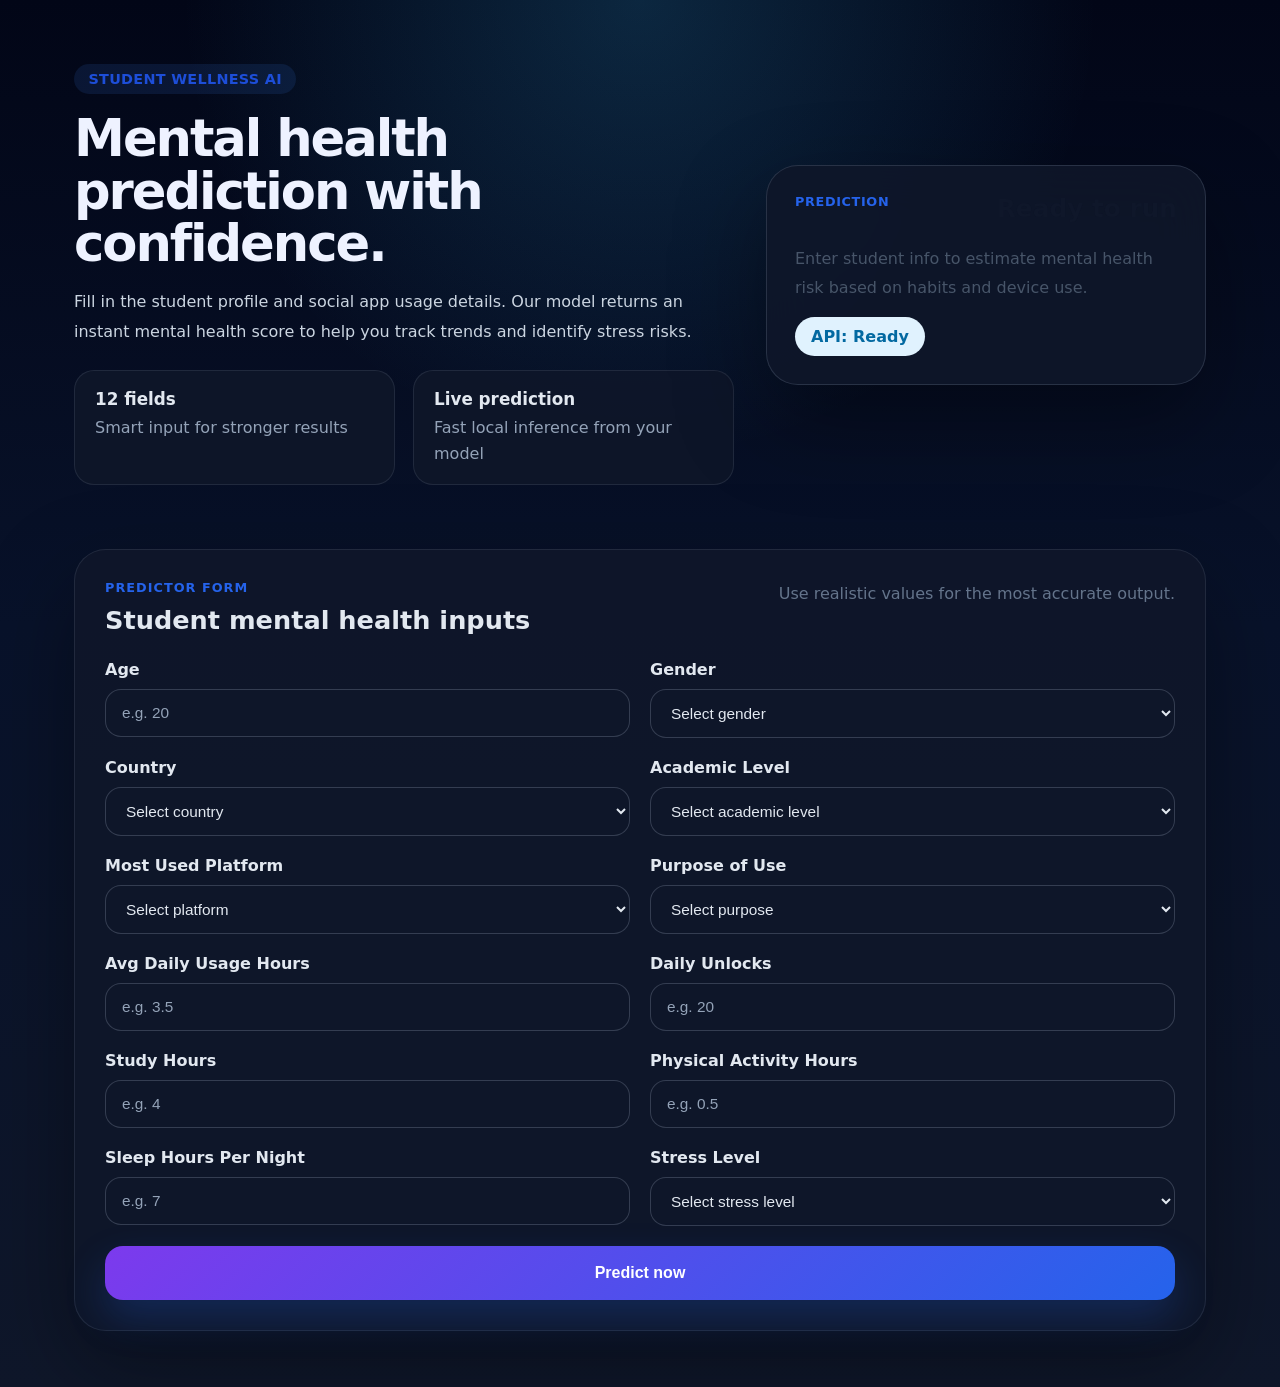
==== index.html @ 79d329dc "update" ====
<!DOCTYPE html>
<html lang="en">
<head>
    <meta charset="UTF-8" />
    <meta name="viewport" content="width=device-width, initial-scale=1.0" />
    <title>Student Mental Health Predictor</title>
    <link rel="stylesheet" href="styles.css" />
</head>
<body>
    <div class="page-shell">
        <div class="hero-panel">
            <div class="hero-copy">
                <span class="eyebrow">Student Wellness AI</span>
                <h1>Mental health prediction with confidence.</h1>
                <p>Fill in the student profile and social app usage details. Our model returns an instant mental health score to help you track trends and identify stress risks.</p>
                <div class="hero-stats">
                    <div>
                        <strong>12 fields</strong>
                        <span>Smart input for stronger results</span>
                    </div>
                    <div>
                        <strong>Live prediction</strong>
                        <span>Fast local inference from your model</span>
                    </div>
                </div>
            </div>
            <div class="hero-visual">
                <div class="glass-card">
                    <div class="glass-header">
                        <span>Prediction</span>
                        <strong>Ready to run</strong>
                    </div>
                    <div class="glass-body">
                        <p>Enter student info to estimate mental health risk based on habits and device use.</p>
                        <div class="status-pill">API: Ready</div>
                    </div>
                </div>
            </div>
        </div>

        <main class="content-card">
            <section class="form-panel">
                <div class="section-header">
                    <div>
                        <p class="section-label">Predictor form</p>
                        <h2>Student mental health inputs</h2>
                    </div>
                    <p class="section-note">Use realistic values for the most accurate output.</p>
                </div>

                <form id="predict-form" class="grid">
                    <label class="field-group">Age
                        <input type="number" id="age" min="10" max="100" placeholder="e.g. 20" required />
                    </label>
                    <label class="field-group">Gender
                        <select id="gender" required>
                            <option value="" disabled selected>Select gender</option>
                            <option value="Male">Male</option>
                            <option value="Female">Female</option>
                        </select>
                    </label>
                    <label class="field-group">Country
                        <select id="country" required>
                            <option value="" disabled selected>Select country</option>
                            <option value="Other">Other</option>
                            <option value="India">India</option>
                            <option value="USA">USA</option>
                            <option value="Canada">Canada</option>
                            <option value="Australia">Australia</option>
                            <option value="UK">UK</option>
                            <option value="Germany">Germany</option>
                            <option value="Mexico">Mexico</option>
                            <option value="Turkey">Turkey</option>
                            <option value="France">France</option>
                        </select>
                    </label>
                    <label class="field-group">Academic Level
                        <select id="academic_level" required>
                            <option value="" disabled selected>Select academic level</option>
                            <option value="Undergraduate">Undergraduate</option>
                            <option value="Graduate">Graduate</option>
                            <option value="High School">High School</option>
                        </select>
                    </label>
                    <label class="field-group">Most Used Platform
                        <select id="most_used_platform" required>
                            <option value="" disabled selected>Select platform</option>
                            <option value="Facebook">Facebook</option>
                            <option value="LinkedIn">LinkedIn</option>
                            <option value="Instagram">Instagram</option>
                            <option value="Snapchat">Snapchat</option>
                            <option value="Twitter">Twitter</option>
                            <option value="YouTube">YouTube</option>
                            <option value="TikTok">TikTok</option>
                            <option value="LINE">LINE</option>
                            <option value="KakaoTalk">KakaoTalk</option>
                            <option value="VKontakte">VKontakte</option>
                            <option value="WhatsApp">WhatsApp</option>
                            <option value="WeChat">WeChat</option>
                        </select>
                    </label>
                    <label class="field-group">Purpose of Use
                        <select id="purpose_of_use" required>
                            <option value="" disabled selected>Select purpose</option>
                            <option value="Networking">Networking</option>
                            <option value="Education">Education</option>
                            <option value="Entertainment">Entertainment</option>
                            <option value="News">News</option>
                        </select>
                    </label>
                    <label class="field-group">Avg Daily Usage Hours
                        <input type="number" id="avg_daily_usage_hours" min="0" max="24" step="0.1" placeholder="e.g. 3.5" required />
                    </label>
                    <label class="field-group">Daily Unlocks
                        <input type="number" id="daily_unlocks" min="0" step="1" placeholder="e.g. 20" required />
                    </label>
                    <label class="field-group">Study Hours
                        <input type="number" id="study_hours" min="0" max="24" step="0.1" placeholder="e.g. 4" required />
                    </label>
                    <label class="field-group">Physical Activity Hours
                        <input type="number" id="physical_activity_hours" min="0" max="2" step="0.1" placeholder="e.g. 0.5" required />
                    </label>
                    <label class="field-group">Sleep Hours Per Night
                        <input type="number" id="sleep_hours_per_night" min="0" max="24" step="0.1" placeholder="e.g. 7" required />
                    </label>
                    <label class="field-group">Stress Level
                        <select id="stress_level" required>
                            <option value="" disabled selected>Select stress level</option>
                            <option value="Low">Low</option>
                            <option value="Medium">Medium</option>
                            <option value="High">High</option>
                            <option value="Very High">Very High</option>
                        </select>
                    </label>
                    <button class="submit-button" type="submit">Predict now</button>
                </form>

                <section id="result" class="result hidden">
                    <div class="result-header">
                        <div>
                            <p class="section-label">Prediction</p>
                            <h3>Estimated score</h3>
                        </div>
                        <span class="badge success">Success</span>
                    </div>
                    <div class="prediction-chart" aria-label="Prediction donut chart">
                        <div class="chart-ring">
                            <div class="chart-fill" id="chart-fill"></div>
                            <div class="chart-center">
                                <span id="chart-percent">0%</span>
                                <small>Confidence</small>
                            </div>
                        </div>
                    </div>
                    <p id="prediction-value" class="prediction-value"></p>
                    <p id="prediction-message" class="prediction-message"></p>
                </section>

                <section id="error" class="error hidden"></section>
            </section>
        </main>
    </div>

    <script src="script.js"></script>
</body>
</html>
---- styles.css ----
:root {
    color-scheme: dark;
    font-family: Inter, system-ui, -apple-system, BlinkMacSystemFont, "Segoe UI", sans-serif;
    background: radial-gradient(circle at top, rgba(56, 189, 248, 0.18), transparent 30%),
        linear-gradient(180deg, #020617 0%, #08122a 45%, #0f172a 100%);
    color: #e2e8f0;
}

* {
    box-sizing: border-box;
}

html,
body {
    margin: 0;
    min-height: 100%;
}

body {
    overflow-x: hidden;
}

.page-shell {
    max-width: 1180px;
    margin: 0 auto;
    padding: 32px 24px 56px;
}

.hero-panel {
    display: grid;
    grid-template-columns: minmax(0, 1.2fr) minmax(320px, 0.8fr);
    gap: 32px;
    align-items: center;
    margin-bottom: 32px;
}

.hero-copy {
    padding: 32px 0;
    max-width: 100%;
}

.eyebrow {
    display: inline-flex;
    padding: 0.45rem 0.9rem;
    border-radius: 999px;
    background: rgba(59, 130, 246, 0.12);
    color: #1d4ed8;
    font-size: 0.9rem;
    font-weight: 700;
    letter-spacing: 0.02em;
    text-transform: uppercase;
}

.hero-copy h1 {
    margin: 18px 0 18px;
    font-size: clamp(2.8rem, 4vw, 4.2rem);
    line-height: 1.02;
    letter-spacing: -0.04em;
    color: #eef2ff;
}

.hero-copy p {
    margin: 0 0 24px;
    max-width: 640px;
    font-size: 1rem;
    line-height: 1.85;
    color: #cbd5e1;
}

.hero-stats {
    display: grid;
    grid-template-columns: repeat(2, minmax(0, 1fr));
    gap: 18px;
}

.hero-stats div {
    padding: 18px 20px;
    border-radius: 20px;
    background: rgba(15, 23, 42, 0.9);
    border: 1px solid rgba(148, 163, 184, 0.14);
}

.hero-stats strong {
    display: block;
    margin-bottom: 6px;
    font-size: 1.05rem;
    color: #e2e8f0;
}

.hero-stats span {
    color: #94a3b8;
    line-height: 1.6;
}

.hero-visual {
    position: relative;
}

.glass-card {
    position: relative;
    overflow: hidden;
    padding: 28px;
    border-radius: 32px;
    background: rgba(15, 23, 42, 0.9);
    border: 1px solid rgba(148, 163, 184, 0.2);
    box-shadow: 0 35px 90px rgba(0, 0, 0, 0.35);
    backdrop-filter: blur(24px);
}

.glass-header {
    display: flex;
    justify-content: space-between;
    align-items: flex-start;
    gap: 20px;
    margin-bottom: 22px;
}

.glass-header span {
    color: #2563eb;
    font-weight: 700;
    letter-spacing: 0.05em;
    text-transform: uppercase;
    font-size: 0.8rem;
}

.glass-header strong {
    display: block;
    font-size: 1.55rem;
    color: #0f172a;
}

.glass-body p {
    margin: 0 0 14px;
    color: #475569;
    line-height: 1.8;
}

.status-pill {
    display: inline-flex;
    padding: 10px 16px;
    border-radius: 999px;
    background: #e0f2fe;
    color: #0369a1;
    font-weight: 700;
}

.content-card {
    background: rgba(15, 23, 42, 0.95);
    border-radius: 32px;
    padding: 30px;
    box-shadow: 0 35px 90px rgba(0, 0, 0, 0.35);
    border: 1px solid rgba(148, 163, 184, 0.14);
}

.form-panel {
    display: grid;
    gap: 24px;
}

.section-header {
    display: flex;
    justify-content: space-between;
    gap: 24px;
    align-items: flex-start;
}

.section-label {
    color: #2563eb;
    font-weight: 700;
    text-transform: uppercase;
    letter-spacing: 0.08em;
    font-size: 0.8rem;
    margin: 0 0 10px;
}

.section-header h2 {
    margin: 0;
    font-size: 1.6rem;
    line-height: 1.2;
}

.section-note {
    margin: 0;
    color: #64748b;
    max-width: 420px;
    line-height: 1.75;
}

#predict-form {
    display: grid;
    grid-template-columns: repeat(2, minmax(0, 1fr));
    gap: 20px;
}

.field-group {
    display: flex;
    flex-direction: column;
    gap: 10px;
    font-weight: 600;
    color: #e2e8f0;
}

.field-group input,
.field-group select {
    width: 100%;
    border: 1px solid rgba(148, 163, 184, 0.28);
    border-radius: 16px;
    padding: 14px 16px;
    font-size: 0.96rem;
    background: rgba(15, 23, 42, 0.8);
    color: #e2e8f0;
    transition: border-color 0.2s ease, box-shadow 0.2s ease;
}

.field-group input::placeholder,
.field-group select::placeholder {
    color: #94a3b8;
}

.field-group input:focus,
.field-group select:focus {
    outline: none;
    border-color: #7c3aed;
    box-shadow: 0 0 0 4px rgba(59, 130, 246, 0.16);
}

.submit-button {
    grid-column: span 2;
    padding: 18px 22px;
    border: none;
    border-radius: 18px;
    background: linear-gradient(135deg, #7c3aed 0%, #2563eb 100%);
    color: white;
    font-size: 1rem;
    font-weight: 700;
    cursor: pointer;
    transition: transform 0.18s ease, box-shadow 0.18s ease;
    box-shadow: 0 18px 40px rgba(37, 99, 235, 0.24);
}

.submit-button:hover {
    transform: translateY(-1px);
    box-shadow: 0 24px 45px rgba(37, 99, 235, 0.24);
}

.result,
.error {
    padding: 22px 24px;
    border-radius: 22px;
    border: 1px solid transparent;
}

.result {
    background: rgba(15, 23, 42, 0.9);
    border-color: rgba(59, 130, 246, 0.24);
}

.error {
    background: rgba(112, 28, 36, 0.9);
    border-color: rgba(248, 113, 113, 0.34);
    color: #fee2e2;
}

.result-header {
    display: flex;
    justify-content: space-between;
    align-items: center;
    gap: 16px;
    margin-bottom: 18px;
}

.badge {
    display: inline-flex;
    align-items: center;
    gap: 8px;
    padding: 10px 14px;
    border-radius: 999px;
    font-weight: 700;
    font-size: 0.85rem;
}

.badge.success {
    background: #dbeafe;
    color: #1d4ed8;
}

.prediction-value {
    margin: 0;
    font-size: clamp(2rem, 3vw, 3.5rem);
    font-weight: 800;
    color: #eef2ff;
}

.prediction-message {
    margin: 12px 0 0;
    color: #cbd5e1;
    line-height: 1.7;
}

.prediction-chart {
    display: flex;
    justify-content: center;
    margin: 20px 0;
}

.chart-ring {
    position: relative;
    width: 200px;
    height: 200px;
    border-radius: 50%;
    background: radial-gradient(circle at center, rgba(15, 23, 42, 0.95) 52%, transparent 53%),
        conic-gradient(rgba(59, 130, 246, 0.1) 0deg, rgba(59, 130, 246, 0.1) 360deg);
    display: grid;
    place-items: center;
    overflow: hidden;
}

.chart-fill {
    position: absolute;
    inset: 0;
    border-radius: 50%;
    background: conic-gradient(#7c3aed 0deg, #7c3aed 0deg, rgba(59, 130, 246, 0.18) 0deg 360deg);
    transition: background 0.8s ease;
}

.chart-center {
    position: relative;
    width: 118px;
    height: 118px;
    display: grid;
    place-items: center;
    border-radius: 50%;
    background: rgba(15, 23, 42, 0.92);
    border: 1px solid rgba(148, 163, 184, 0.16);
    box-shadow: inset 0 0 0 1px rgba(255, 255, 255, 0.08);
    color: #e2e8f0;
    text-align: center;
}

#chart-percent {
    display: block;
    font-size: 2rem;
    font-weight: 800;
    margin-bottom: 4px;
}

.chart-center small {
    color: #94a3b8;
}

#predict-form .field-group:last-child {
    margin-bottom: 0;
}

.hidden {
    display: none;
}

@media (max-width: 980px) {
    .hero-panel {
        grid-template-columns: 1fr;
    }

    .hero-visual {
        order: -1;
    }
}

@media (max-width: 760px) {
    .page-shell {
        padding: 24px 16px 40px;
    }

    #predict-form {
        grid-template-columns: 1fr;
    }

    .section-header {
        flex-direction: column;
        align-items: flex-start;
    }

    .hero-stats {
        grid-template-columns: 1fr;
    }

    .glass-card,
    .content-card {
        border-radius: 26px;
    }
}

@media (max-width: 640px) {
    .hero-copy h1 {
        font-size: 2.4rem;
    }

    .hero-stats div,
    .glass-card,
    .content-card {
        padding: 20px;
    }

    .glass-header {
        flex-direction: column;
        align-items: flex-start;
        gap: 12px;
    }

    .hero-stats {
        gap: 14px;
    }
}

@media (max-width: 520px) {
    .page-shell {
        padding: 20px 14px 30px;
    }

    .hero-copy {
        padding: 24px 0;
    }

    .hero-copy h1 {
        font-size: 2rem;
    }

    .eyebrow {
        font-size: 0.78rem;
        padding: 0.35rem 0.75rem;
    }

    .field-group {
        font-size: 0.95rem;
    }

    .field-group input,
    .field-group select,
    .submit-button {
        font-size: 0.95rem;
    }

    .submit-button {
        padding: 16px 18px;
    }

    .prediction-chart {
        margin: 14px 0;
    }

    .chart-ring {
        width: 170px;
        height: 170px;
    }

    .chart-center {
        width: 100px;
        height: 100px;
    }

    #chart-percent {
        font-size: 1.7rem;
    }
}
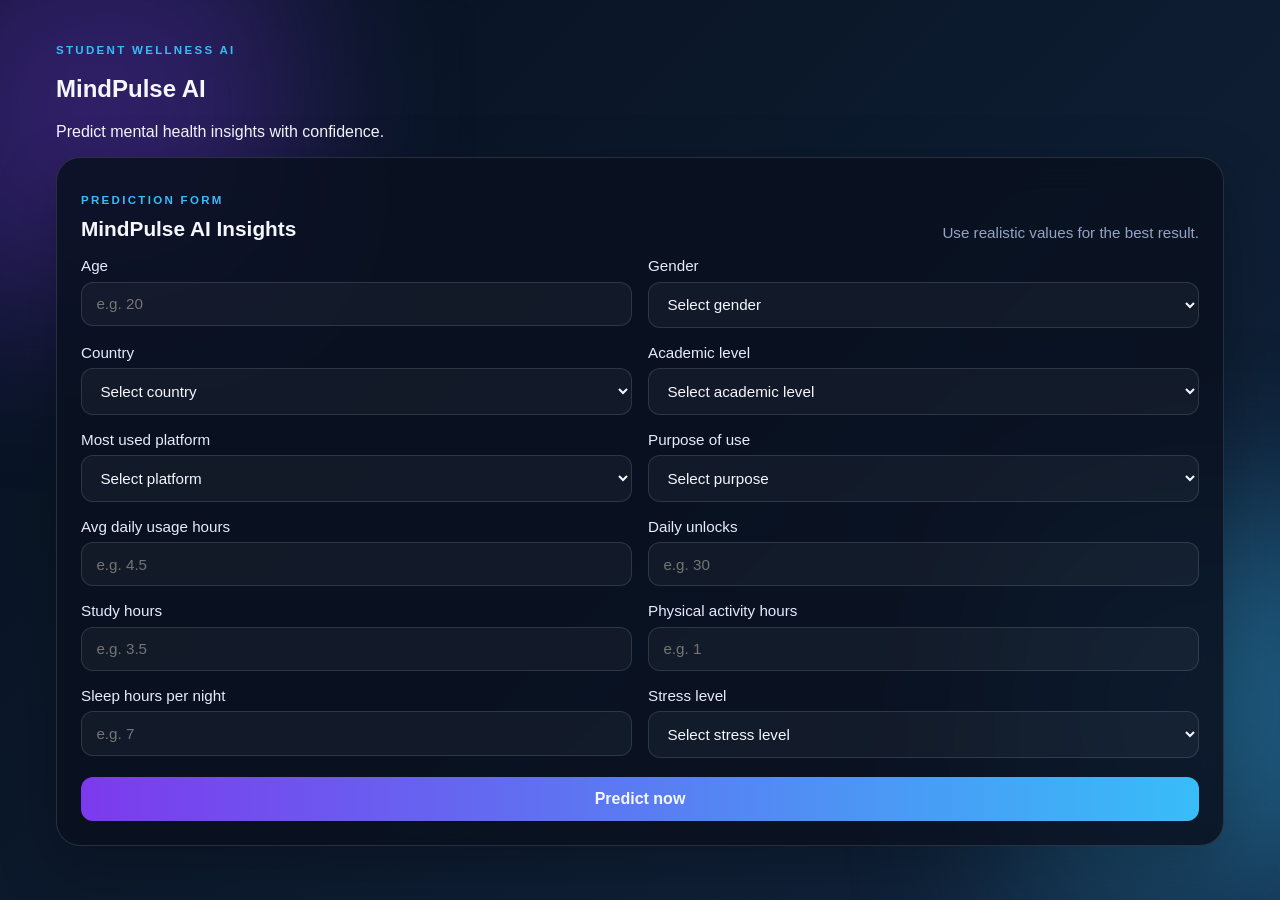
==== commit 3bd23b4a: "frontend added" ====
--- a/index.html
+++ b/index.html
@@ -1,166 +1,168 @@
 <!DOCTYPE html>
 <html lang="en">
-<head>
+  <head>
     <meta charset="UTF-8" />
     <meta name="viewport" content="width=device-width, initial-scale=1.0" />
-    <title>Student Mental Health Predictor</title>
-    <link rel="stylesheet" href="styles.css" />
-</head>
-<body>
-    <div class="page-shell">
-        <div class="hero-panel">
-            <div class="hero-copy">
-                <span class="eyebrow">Student Wellness AI</span>
-                <h1>Mental health prediction with confidence.</h1>
-                <p>Fill in the student profile and social app usage details. Our model returns an instant mental health score to help you track trends and identify stress risks.</p>
-                <div class="hero-stats">
-                    <div>
-                        <strong>12 fields</strong>
-                        <span>Smart input for stronger results</span>
-                    </div>
-                    <div>
-                        <strong>Live prediction</strong>
-                        <span>Fast local inference from your model</span>
-                    </div>
-                </div>
+    <title>MindPulse AI | Student Wellness Predictor</title>
+    <link rel="stylesheet" href="./styles.css" />
+  </head>
+  <body>
+    <div class="background-glow glow-one"></div>
+    <div class="background-glow glow-two"></div>
+
+    <main class="app-shell">
+      <section class="page-title-card">
+        <p class="section-label">Student wellness AI</p>
+        <h1>MindPulse AI</h1>
+        <p class="title-description">Predict mental health insights with confidence.</p>
+      </section>
+
+      <section class="content-card">
+        <form id="predict-form" class="predict-form">
+          <div class="form-heading">
+            <div>
+              <p class="section-label">Prediction form</p>
+              <h2>MindPulse AI Insights</h2>
             </div>
-            <div class="hero-visual">
-                <div class="glass-card">
-                    <div class="glass-header">
-                        <span>Prediction</span>
-                        <strong>Ready to run</strong>
-                    </div>
-                    <div class="glass-body">
-                        <p>Enter student info to estimate mental health risk based on habits and device use.</p>
-                        <div class="status-pill">API: Ready</div>
-                    </div>
-                </div>
+            <p class="section-note">Use realistic values for the best result.</p>
+          </div>
+
+          <div class="form-grid">
+            <label>
+              Age
+              <input id="age" type="number" min="10" max="100" placeholder="e.g. 20" required />
+            </label>
+
+            <label>
+              Gender
+              <select id="gender" required>
+                <option value="">Select gender</option>
+                <option value="Male">Male</option>
+                <option value="Female">Female</option>
+              </select>
+            </label>
+
+            <label>
+              Country
+              <select id="country" required>
+                <option value="">Select country</option>
+                <option value="India">India</option>
+                <option value="USA">USA</option>
+                <option value="Canada">Canada</option>
+                <option value="Australia">Australia</option>
+                <option value="UK">UK</option>
+                <option value="Germany">Germany</option>
+                <option value="Mexico">Mexico</option>
+                <option value="Turkey">Turkey</option>
+                <option value="France">France</option>
+                <option value="Other">Other</option>
+              </select>
+            </label>
+
+            <label>
+              Academic level
+              <select id="academic_level" required>
+                <option value="">Select academic level</option>
+                <option value="Undergraduate">Undergraduate</option>
+                <option value="Graduate">Graduate</option>
+                <option value="High School">High School</option>
+              </select>
+            </label>
+
+            <label>
+              Most used platform
+              <select id="most_used_platform" required>
+                <option value="">Select platform</option>
+                <option value="Instagram">Instagram</option>
+                <option value="Facebook">Facebook</option>
+                <option value="LinkedIn">LinkedIn</option>
+                <option value="Snapchat">Snapchat</option>
+                <option value="Twitter">Twitter</option>
+                <option value="YouTube">YouTube</option>
+                <option value="TikTok">TikTok</option>
+                <option value="WhatsApp">WhatsApp</option>
+                <option value="WeChat">WeChat</option>
+              </select>
+            </label>
+
+            <label>
+              Purpose of use
+              <select id="purpose_of_use" required>
+                <option value="">Select purpose</option>
+                <option value="Entertainment">Entertainment</option>
+                <option value="Education">Education</option>
+                <option value="Networking">Networking</option>
+                <option value="News">News</option>
+              </select>
+            </label>
+
+            <label>
+              Avg daily usage hours
+              <input id="avg_daily_usage_hours" type="number" step="0.1" min="0" max="24" placeholder="e.g. 4.5" required />
+            </label>
+
+            <label>
+              Daily unlocks
+              <input id="daily_unlocks" type="number" min="0" placeholder="e.g. 30" required />
+            </label>
+
+            <label>
+              Study hours
+              <input id="study_hours" type="number" step="0.1" min="0" max="24" placeholder="e.g. 3.5" required />
+            </label>
+
+            <label>
+              Physical activity hours
+              <input id="physical_activity_hours" type="number" step="0.1" min="0" max="2" placeholder="e.g. 1" required />
+            </label>
+
+            <label>
+              Sleep hours per night
+              <input id="sleep_hours_per_night" type="number" step="0.1" min="0" max="24" placeholder="e.g. 7" required />
+            </label>
+
+            <label>
+              Stress level
+              <select id="stress_level" required>
+                <option value="">Select stress level</option>
+                <option value="High">High</option>
+                <option value="Medium">Medium</option>
+                <option value="Low">Low</option>
+                <option value="Very High">Very High</option>
+              </select>
+            </label>
+          </div>
+
+          <button type="submit" class="submit-btn">Predict now</button>
+        </form>
+
+        <section id="result-card" class="result-card hidden">
+          <div class="result-visual">
+            <div class="donut-chart" aria-label="Prediction score chart">
+              <svg viewBox="0 0 140 140">
+                <circle class="donut-track" cx="70" cy="70" r="52"></circle>
+                <circle id="donut-progress" class="donut-progress" cx="70" cy="70" r="52"></circle>
+              </svg>
+              <div class="donut-center">
+                <strong id="donut-score">0.00</strong>
+                <span>/10</span>
+              </div>
             </div>
-        </div>
 
-        <main class="content-card">
-            <section class="form-panel">
-                <div class="section-header">
-                    <div>
-                        <p class="section-label">Predictor form</p>
-                        <h2>Student mental health inputs</h2>
-                    </div>
-                    <p class="section-note">Use realistic values for the most accurate output.</p>
-                </div>
+            <div class="result-meta">
+              <p class="section-label">Prediction result</p>
+              <h3 id="score-value">--</h3>
+              <p id="score-message">Your result will appear here.</p>
+            </div>
+          </div>
 
-                <form id="predict-form" class="grid">
-                    <label class="field-group">Age
-                        <input type="number" id="age" min="10" max="100" placeholder="e.g. 20" required />
-                    </label>
-                    <label class="field-group">Gender
-                        <select id="gender" required>
-                            <option value="" disabled selected>Select gender</option>
-                            <option value="Male">Male</option>
-                            <option value="Female">Female</option>
-                        </select>
-                    </label>
-                    <label class="field-group">Country
-                        <select id="country" required>
-                            <option value="" disabled selected>Select country</option>
-                            <option value="Other">Other</option>
-                            <option value="India">India</option>
-                            <option value="USA">USA</option>
-                            <option value="Canada">Canada</option>
-                            <option value="Australia">Australia</option>
-                            <option value="UK">UK</option>
-                            <option value="Germany">Germany</option>
-                            <option value="Mexico">Mexico</option>
-                            <option value="Turkey">Turkey</option>
-                            <option value="France">France</option>
-                        </select>
-                    </label>
-                    <label class="field-group">Academic Level
-                        <select id="academic_level" required>
-                            <option value="" disabled selected>Select academic level</option>
-                            <option value="Undergraduate">Undergraduate</option>
-                            <option value="Graduate">Graduate</option>
-                            <option value="High School">High School</option>
-                        </select>
-                    </label>
-                    <label class="field-group">Most Used Platform
-                        <select id="most_used_platform" required>
-                            <option value="" disabled selected>Select platform</option>
-                            <option value="Facebook">Facebook</option>
-                            <option value="LinkedIn">LinkedIn</option>
-                            <option value="Instagram">Instagram</option>
-                            <option value="Snapchat">Snapchat</option>
-                            <option value="Twitter">Twitter</option>
-                            <option value="YouTube">YouTube</option>
-                            <option value="TikTok">TikTok</option>
-                            <option value="LINE">LINE</option>
-                            <option value="KakaoTalk">KakaoTalk</option>
-                            <option value="VKontakte">VKontakte</option>
-                            <option value="WhatsApp">WhatsApp</option>
-                            <option value="WeChat">WeChat</option>
-                        </select>
-                    </label>
-                    <label class="field-group">Purpose of Use
-                        <select id="purpose_of_use" required>
-                            <option value="" disabled selected>Select purpose</option>
-                            <option value="Networking">Networking</option>
-                            <option value="Education">Education</option>
-                            <option value="Entertainment">Entertainment</option>
-                            <option value="News">News</option>
-                        </select>
-                    </label>
-                    <label class="field-group">Avg Daily Usage Hours
-                        <input type="number" id="avg_daily_usage_hours" min="0" max="24" step="0.1" placeholder="e.g. 3.5" required />
-                    </label>
-                    <label class="field-group">Daily Unlocks
-                        <input type="number" id="daily_unlocks" min="0" step="1" placeholder="e.g. 20" required />
-                    </label>
-                    <label class="field-group">Study Hours
-                        <input type="number" id="study_hours" min="0" max="24" step="0.1" placeholder="e.g. 4" required />
-                    </label>
-                    <label class="field-group">Physical Activity Hours
-                        <input type="number" id="physical_activity_hours" min="0" max="2" step="0.1" placeholder="e.g. 0.5" required />
-                    </label>
-                    <label class="field-group">Sleep Hours Per Night
-                        <input type="number" id="sleep_hours_per_night" min="0" max="24" step="0.1" placeholder="e.g. 7" required />
-                    </label>
-                    <label class="field-group">Stress Level
-                        <select id="stress_level" required>
-                            <option value="" disabled selected>Select stress level</option>
-                            <option value="Low">Low</option>
-                            <option value="Medium">Medium</option>
-                            <option value="High">High</option>
-                            <option value="Very High">Very High</option>
-                        </select>
-                    </label>
-                    <button class="submit-button" type="submit">Predict now</button>
-                </form>
+          <p id="api-status" class="api-status">Ready</p>
+        </section>
 
-                <section id="result" class="result hidden">
-                    <div class="result-header">
-                        <div>
-                            <p class="section-label">Prediction</p>
-                            <h3>Estimated score</h3>
-                        </div>
-                        <span class="badge success">Success</span>
-                    </div>
-                    <div class="prediction-chart" aria-label="Prediction donut chart">
-                        <div class="chart-ring">
-                            <div class="chart-fill" id="chart-fill"></div>
-                            <div class="chart-center">
-                                <span id="chart-percent">0%</span>
-                                <small>Confidence</small>
-                            </div>
-                        </div>
-                    </div>
-                    <p id="prediction-value" class="prediction-value"></p>
-                    <p id="prediction-message" class="prediction-message"></p>
-                </section>
+        <section id="error-card" class="error-card hidden"></section>
+      </section>
+    </main>
 
-                <section id="error" class="error hidden"></section>
-            </section>
-        </main>
-    </div>
-
-    <script src="script.js"></script>
-</body>
+    <script src="./script.js"></script>
+  </body>
 </html>
--- a/styles.css
+++ b/styles.css
@@ -1,464 +1,280 @@
 :root {
-    color-scheme: dark;
-    font-family: Inter, system-ui, -apple-system, BlinkMacSystemFont, "Segoe UI", sans-serif;
-    background: radial-gradient(circle at top, rgba(56, 189, 248, 0.18), transparent 30%),
-        linear-gradient(180deg, #020617 0%, #08122a 45%, #0f172a 100%);
-    color: #e2e8f0;
+  color-scheme: dark;
+  --bg: #07111f;
+  --panel: rgba(10, 17, 32, 0.86);
+  --panel-strong: rgba(13, 22, 40, 0.96);
+  --border: rgba(255, 255, 255, 0.12);
+  --text: #f5f7ff;
+  --muted: #93a4c4;
+  --accent: #7c3aed;
+  --accent-2: #38bdf8;
+  --success: #34d399;
 }
 
 * {
-    box-sizing: border-box;
-}
-
-html,
+  box-sizing: border-box;
+}
+
 body {
-    margin: 0;
-    min-height: 100%;
-}
-
-body {
-    overflow-x: hidden;
-}
-
-.page-shell {
-    max-width: 1180px;
-    margin: 0 auto;
-    padding: 32px 24px 56px;
-}
-
-.hero-panel {
-    display: grid;
-    grid-template-columns: minmax(0, 1.2fr) minmax(320px, 0.8fr);
-    gap: 32px;
-    align-items: center;
-    margin-bottom: 32px;
-}
-
-.hero-copy {
-    padding: 32px 0;
-    max-width: 100%;
-}
-
-.eyebrow {
-    display: inline-flex;
-    padding: 0.45rem 0.9rem;
-    border-radius: 999px;
-    background: rgba(59, 130, 246, 0.12);
-    color: #1d4ed8;
-    font-size: 0.9rem;
-    font-weight: 700;
-    letter-spacing: 0.02em;
-    text-transform: uppercase;
-}
-
-.hero-copy h1 {
-    margin: 18px 0 18px;
-    font-size: clamp(2.8rem, 4vw, 4.2rem);
-    line-height: 1.02;
-    letter-spacing: -0.04em;
-    color: #eef2ff;
-}
-
-.hero-copy p {
-    margin: 0 0 24px;
-    max-width: 640px;
-    font-size: 1rem;
-    line-height: 1.85;
-    color: #cbd5e1;
-}
-
-.hero-stats {
-    display: grid;
-    grid-template-columns: repeat(2, minmax(0, 1fr));
-    gap: 18px;
-}
-
-.hero-stats div {
-    padding: 18px 20px;
-    border-radius: 20px;
-    background: rgba(15, 23, 42, 0.9);
-    border: 1px solid rgba(148, 163, 184, 0.14);
-}
-
-.hero-stats strong {
-    display: block;
-    margin-bottom: 6px;
-    font-size: 1.05rem;
-    color: #e2e8f0;
-}
-
-.hero-stats span {
-    color: #94a3b8;
-    line-height: 1.6;
-}
-
-.hero-visual {
-    position: relative;
-}
-
-.glass-card {
-    position: relative;
-    overflow: hidden;
-    padding: 28px;
-    border-radius: 32px;
-    background: rgba(15, 23, 42, 0.9);
-    border: 1px solid rgba(148, 163, 184, 0.2);
-    box-shadow: 0 35px 90px rgba(0, 0, 0, 0.35);
-    backdrop-filter: blur(24px);
-}
-
-.glass-header {
-    display: flex;
-    justify-content: space-between;
-    align-items: flex-start;
-    gap: 20px;
-    margin-bottom: 22px;
-}
-
-.glass-header span {
-    color: #2563eb;
-    font-weight: 700;
-    letter-spacing: 0.05em;
-    text-transform: uppercase;
-    font-size: 0.8rem;
-}
-
-.glass-header strong {
-    display: block;
-    font-size: 1.55rem;
-    color: #0f172a;
-}
-
-.glass-body p {
-    margin: 0 0 14px;
-    color: #475569;
-    line-height: 1.8;
-}
-
-.status-pill {
-    display: inline-flex;
-    padding: 10px 16px;
-    border-radius: 999px;
-    background: #e0f2fe;
-    color: #0369a1;
-    font-weight: 700;
+  margin: 0;
+  font-family: Inter, "Segoe UI", Roboto, Arial, sans-serif;
+  background: linear-gradient(135deg, var(--bg), #12243d);
+  color: var(--text);
+  min-height: 100vh;
+  overflow-x: hidden;
+}
+
+.background-glow {
+  position: fixed;
+  width: 24rem;
+  height: 24rem;
+  filter: blur(90px);
+  opacity: 0.35;
+  pointer-events: none;
+}
+
+.glow-one {
+  top: -5rem;
+  left: -6rem;
+  background: var(--accent);
+}
+
+.glow-two {
+  right: -8rem;
+  bottom: 0;
+  background: var(--accent-2);
+}
+
+.app-shell {
+  max-width: 1200px;
+  margin: 0 auto;
+  padding: 2rem 1rem 3rem;
+  position: relative;
+  z-index: 1;
 }
 
 .content-card {
-    background: rgba(15, 23, 42, 0.95);
-    border-radius: 32px;
-    padding: 30px;
-    box-shadow: 0 35px 90px rgba(0, 0, 0, 0.35);
-    border: 1px solid rgba(148, 163, 184, 0.14);
-}
-
-.form-panel {
-    display: grid;
-    gap: 24px;
-}
-
-.section-header {
-    display: flex;
-    justify-content: space-between;
-    gap: 24px;
-    align-items: flex-start;
-}
-
+  background: var(--panel);
+  border: 1px solid var(--border);
+  box-shadow: 0 20px 60px rgba(0, 0, 0, 0.25);
+  backdrop-filter: blur(16px);
+  border-radius: 24px;
+}
+
+.eyebrow,
 .section-label {
-    color: #2563eb;
-    font-weight: 700;
-    text-transform: uppercase;
-    letter-spacing: 0.08em;
-    font-size: 0.8rem;
-    margin: 0 0 10px;
-}
-
-.section-header h2 {
-    margin: 0;
-    font-size: 1.6rem;
-    line-height: 1.2;
+  text-transform: uppercase;
+  letter-spacing: 0.2em;
+  font-size: 0.72rem;
+  color: var(--accent-2);
+  font-weight: 700;
+}
+
+.content-card {
+  padding: 1.5rem;
+}
+
+.form-heading {
+  display: flex;
+  justify-content: space-between;
+  gap: 1rem;
+  align-items: end;
+  margin-bottom: 1rem;
+}
+
+.form-heading h2 {
+  margin: 0.2rem 0 0;
+  font-size: 1.3rem;
 }
 
 .section-note {
-    margin: 0;
-    color: #64748b;
-    max-width: 420px;
-    line-height: 1.75;
-}
-
-#predict-form {
-    display: grid;
-    grid-template-columns: repeat(2, minmax(0, 1fr));
-    gap: 20px;
-}
-
-.field-group {
-    display: flex;
-    flex-direction: column;
-    gap: 10px;
-    font-weight: 600;
-    color: #e2e8f0;
-}
-
-.field-group input,
-.field-group select {
-    width: 100%;
-    border: 1px solid rgba(148, 163, 184, 0.28);
-    border-radius: 16px;
-    padding: 14px 16px;
-    font-size: 0.96rem;
-    background: rgba(15, 23, 42, 0.8);
-    color: #e2e8f0;
-    transition: border-color 0.2s ease, box-shadow 0.2s ease;
-}
-
-.field-group input::placeholder,
-.field-group select::placeholder {
-    color: #94a3b8;
-}
-
-.field-group input:focus,
-.field-group select:focus {
-    outline: none;
-    border-color: #7c3aed;
-    box-shadow: 0 0 0 4px rgba(59, 130, 246, 0.16);
-}
-
-.submit-button {
-    grid-column: span 2;
-    padding: 18px 22px;
-    border: none;
+  margin: 0;
+  color: var(--muted);
+  font-size: 0.95rem;
+}
+
+.form-grid {
+  display: grid;
+  grid-template-columns: repeat(2, minmax(0, 1fr));
+  gap: 1rem;
+}
+
+label {
+  display: flex;
+  flex-direction: column;
+  gap: 0.45rem;
+  font-size: 0.95rem;
+  color: #e8ebff;
+}
+
+input,
+select,
+button {
+  border-radius: 12px;
+  border: 1px solid rgba(255, 255, 255, 0.12);
+  background: rgba(255, 255, 255, 0.04);
+  color: var(--text);
+  padding: 0.8rem 0.9rem;
+  font: inherit;
+  transition: transform 0.2s ease, border-color 0.2s ease, box-shadow 0.2s ease, background 0.2s ease;
+}
+
+input:hover,
+select:hover {
+  transform: translateY(-1px);
+  border-color: rgba(56, 189, 248, 0.5);
+  box-shadow: 0 6px 16px rgba(56, 189, 248, 0.12);
+}
+
+input:focus,
+select:focus {
+  outline: 2px solid rgba(56, 189, 248, 0.45);
+  border-color: transparent;
+  background: rgba(255, 255, 255, 0.07);
+}
+
+.submit-btn {
+  margin-top: 1.2rem;
+  width: 100%;
+  cursor: pointer;
+  font-weight: 700;
+  background: linear-gradient(90deg, var(--accent), var(--accent-2));
+  border: none;
+  transition: transform 0.2s ease, box-shadow 0.2s ease, filter 0.2s ease;
+}
+
+.submit-btn:hover {
+  transform: translateY(-2px);
+  box-shadow: 0 12px 28px rgba(56, 189, 248, 0.24);
+  filter: brightness(1.05);
+}
+
+.result-card,
+.error-card {
+  margin-top: 1.2rem;
+  padding: 1.1rem 1.2rem;
+  border-radius: 16px;
+  border: 1px solid rgba(255, 255, 255, 0.12);
+  transition: transform 0.2s ease, box-shadow 0.2s ease;
+}
+
+.result-card:hover,
+.error-card:hover {
+  transform: translateY(-2px);
+  box-shadow: 0 10px 24px rgba(0, 0, 0, 0.15);
+}
+
+.result-visual {
+  display: flex;
+  align-items: center;
+  gap: 1.2rem;
+  flex-wrap: wrap;
+}
+
+.donut-chart {
+  position: relative;
+  width: 140px;
+  height: 140px;
+}
+
+.donut-chart svg {
+  width: 100%;
+  height: 100%;
+  transform: rotate(-90deg);
+}
+
+.donut-track,
+.donut-progress {
+  fill: none;
+  stroke-width: 12;
+}
+
+.donut-track {
+  stroke: rgba(255, 255, 255, 0.16);
+}
+
+.donut-progress {
+  stroke: var(--accent-2);
+  stroke-linecap: round;
+  stroke-dasharray: 326.73;
+  stroke-dashoffset: 326.73;
+  transition: stroke-dashoffset 0.6s ease;
+}
+
+.donut-center {
+  position: absolute;
+  inset: 0;
+  display: flex;
+  flex-direction: column;
+  align-items: center;
+  justify-content: center;
+  font-size: 0.95rem;
+  color: var(--text);
+}
+
+.donut-center strong {
+  font-size: 1.4rem;
+}
+
+.result-meta {
+  flex: 1;
+  min-width: 220px;
+}
+
+.api-status {
+  margin-top: 0.9rem;
+  color: var(--muted);
+  font-size: 0.92rem;
+}
+
+.submit-btn:disabled {
+  cursor: wait;
+  opacity: 0.75;
+}
+
+.result-card,
+.error-card {
+  margin-top: 1.2rem;
+  padding: 1.1rem 1.2rem;
+  border-radius: 16px;
+  border: 1px solid rgba(255, 255, 255, 0.12);
+}
+
+.result-card {
+  background: rgba(52, 211, 153, 0.12);
+}
+
+.error-card {
+  background: rgba(248, 113, 113, 0.12);
+  color: #ffd6d6;
+}
+
+.hidden {
+  display: none;
+}
+
+@media (max-width: 800px) {
+  .hero-card {
+    grid-template-columns: 1fr;
+  }
+
+  .form-grid {
+    grid-template-columns: 1fr;
+  }
+}
+
+@media (max-width: 480px) {
+  .app-shell {
+    padding: 1rem 0.8rem 2rem;
+  }
+
+  .hero-card,
+  .content-card {
     border-radius: 18px;
-    background: linear-gradient(135deg, #7c3aed 0%, #2563eb 100%);
-    color: white;
-    font-size: 1rem;
-    font-weight: 700;
-    cursor: pointer;
-    transition: transform 0.18s ease, box-shadow 0.18s ease;
-    box-shadow: 0 18px 40px rgba(37, 99, 235, 0.24);
-}
-
-.submit-button:hover {
-    transform: translateY(-1px);
-    box-shadow: 0 24px 45px rgba(37, 99, 235, 0.24);
-}
-
-.result,
-.error {
-    padding: 22px 24px;
-    border-radius: 22px;
-    border: 1px solid transparent;
-}
-
-.result {
-    background: rgba(15, 23, 42, 0.9);
-    border-color: rgba(59, 130, 246, 0.24);
-}
-
-.error {
-    background: rgba(112, 28, 36, 0.9);
-    border-color: rgba(248, 113, 113, 0.34);
-    color: #fee2e2;
-}
-
-.result-header {
-    display: flex;
-    justify-content: space-between;
-    align-items: center;
-    gap: 16px;
-    margin-bottom: 18px;
-}
-
-.badge {
-    display: inline-flex;
-    align-items: center;
-    gap: 8px;
-    padding: 10px 14px;
-    border-radius: 999px;
-    font-weight: 700;
-    font-size: 0.85rem;
-}
-
-.badge.success {
-    background: #dbeafe;
-    color: #1d4ed8;
-}
-
-.prediction-value {
-    margin: 0;
-    font-size: clamp(2rem, 3vw, 3.5rem);
-    font-weight: 800;
-    color: #eef2ff;
-}
-
-.prediction-message {
-    margin: 12px 0 0;
-    color: #cbd5e1;
-    line-height: 1.7;
-}
-
-.prediction-chart {
-    display: flex;
-    justify-content: center;
-    margin: 20px 0;
-}
-
-.chart-ring {
-    position: relative;
-    width: 200px;
-    height: 200px;
-    border-radius: 50%;
-    background: radial-gradient(circle at center, rgba(15, 23, 42, 0.95) 52%, transparent 53%),
-        conic-gradient(rgba(59, 130, 246, 0.1) 0deg, rgba(59, 130, 246, 0.1) 360deg);
-    display: grid;
-    place-items: center;
-    overflow: hidden;
-}
-
-.chart-fill {
-    position: absolute;
-    inset: 0;
-    border-radius: 50%;
-    background: conic-gradient(#7c3aed 0deg, #7c3aed 0deg, rgba(59, 130, 246, 0.18) 0deg 360deg);
-    transition: background 0.8s ease;
-}
-
-.chart-center {
-    position: relative;
-    width: 118px;
-    height: 118px;
-    display: grid;
-    place-items: center;
-    border-radius: 50%;
-    background: rgba(15, 23, 42, 0.92);
-    border: 1px solid rgba(148, 163, 184, 0.16);
-    box-shadow: inset 0 0 0 1px rgba(255, 255, 255, 0.08);
-    color: #e2e8f0;
-    text-align: center;
-}
-
-#chart-percent {
-    display: block;
-    font-size: 2rem;
-    font-weight: 800;
-    margin-bottom: 4px;
-}
-
-.chart-center small {
-    color: #94a3b8;
-}
-
-#predict-form .field-group:last-child {
-    margin-bottom: 0;
-}
-
-.hidden {
-    display: none;
-}
-
-@media (max-width: 980px) {
-    .hero-panel {
-        grid-template-columns: 1fr;
-    }
-
-    .hero-visual {
-        order: -1;
-    }
-}
-
-@media (max-width: 760px) {
-    .page-shell {
-        padding: 24px 16px 40px;
-    }
-
-    #predict-form {
-        grid-template-columns: 1fr;
-    }
-
-    .section-header {
-        flex-direction: column;
-        align-items: flex-start;
-    }
-
-    .hero-stats {
-        grid-template-columns: 1fr;
-    }
-
-    .glass-card,
-    .content-card {
-        border-radius: 26px;
-    }
-}
-
-@media (max-width: 640px) {
-    .hero-copy h1 {
-        font-size: 2.4rem;
-    }
-
-    .hero-stats div,
-    .glass-card,
-    .content-card {
-        padding: 20px;
-    }
-
-    .glass-header {
-        flex-direction: column;
-        align-items: flex-start;
-        gap: 12px;
-    }
-
-    .hero-stats {
-        gap: 14px;
-    }
-}
-
-@media (max-width: 520px) {
-    .page-shell {
-        padding: 20px 14px 30px;
-    }
-
-    .hero-copy {
-        padding: 24px 0;
-    }
-
-    .hero-copy h1 {
-        font-size: 2rem;
-    }
-
-    .eyebrow {
-        font-size: 0.78rem;
-        padding: 0.35rem 0.75rem;
-    }
-
-    .field-group {
-        font-size: 0.95rem;
-    }
-
-    .field-group input,
-    .field-group select,
-    .submit-button {
-        font-size: 0.95rem;
-    }
-
-    .submit-button {
-        padding: 16px 18px;
-    }
-
-    .prediction-chart {
-        margin: 14px 0;
-    }
-
-    .chart-ring {
-        width: 170px;
-        height: 170px;
-    }
-
-    .chart-center {
-        width: 100px;
-        height: 100px;
-    }
-
-    #chart-percent {
-        font-size: 1.7rem;
-    }
-}
+  }
+
+  .hero-card,
+  .content-card {
+    padding: 1rem;
+  }
+}
